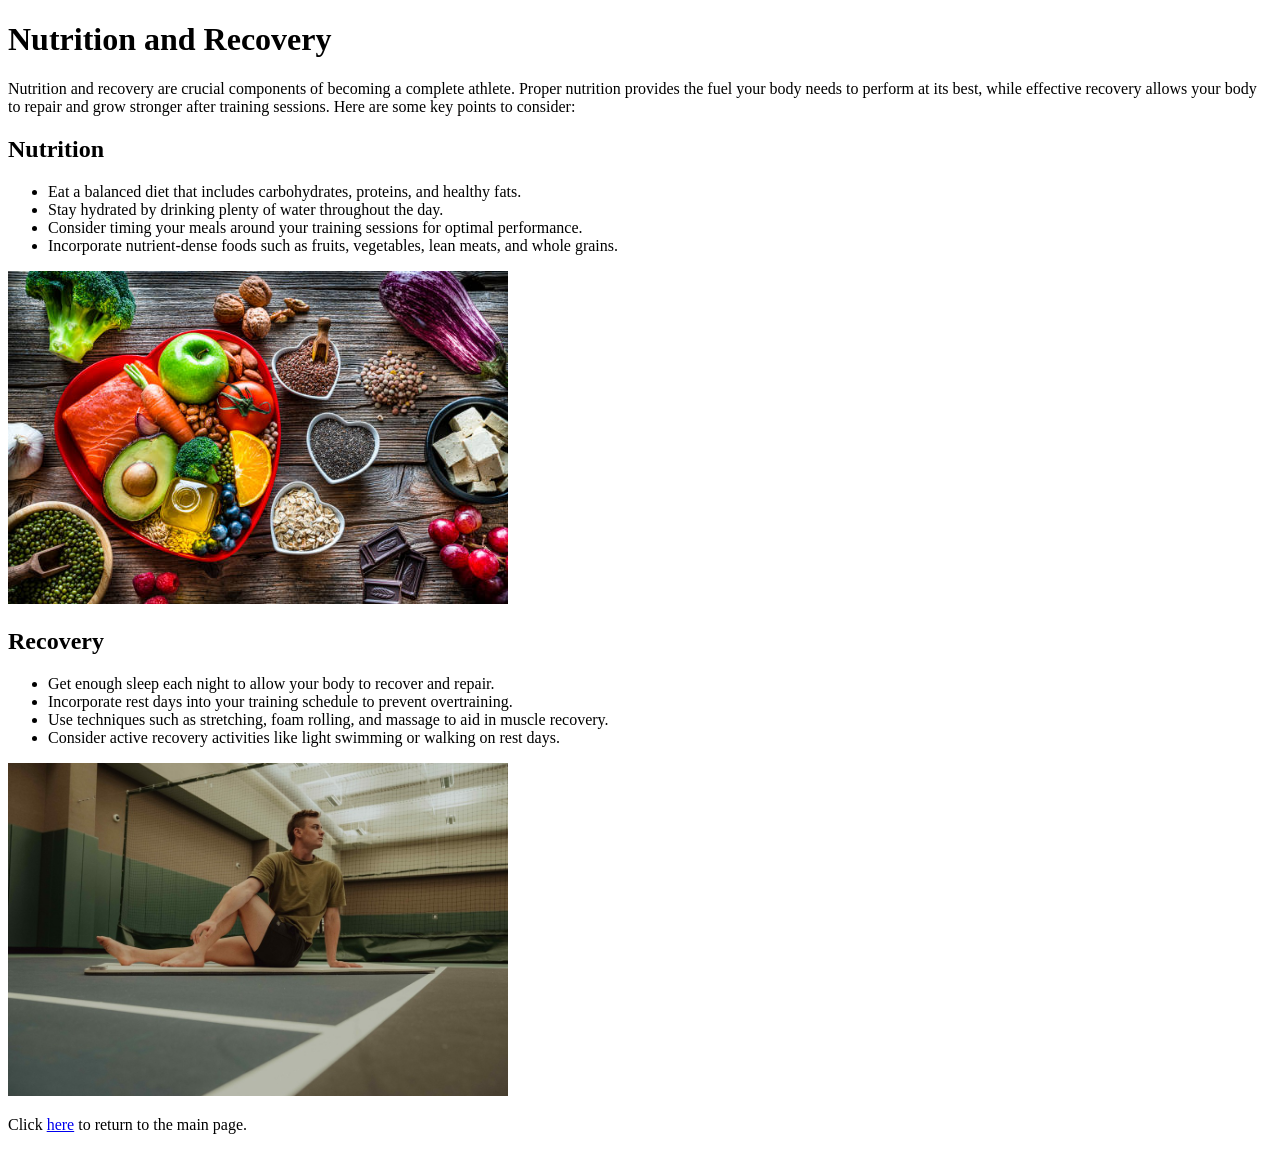
==== page 2.html @ d8834248 "Page 2 created and information about nutrition and recovery added" ====
<!DOCTYPE html>
<html lang="en">
<head>
    <meta charset="UTF-8">
    <meta name="viewport" content="width=device-width, initial-scale=1.0">
    <title>Document</title>
</head>
<body>
    <h1>Nutrition and Recovery</h1>
    <p>Nutrition and recovery are crucial components of becoming a complete athlete. Proper nutrition provides the fuel your body needs to perform at its best, while effective recovery allows your body to repair and grow stronger after training sessions. Here are some key points to consider:</p>

    <h2>Nutrition</h2>
    <ul>
        <li>Eat a balanced diet that includes carbohydrates, proteins, and healthy fats.</li>
        <li>Stay hydrated by drinking plenty of water throughout the day.</li>
        <li>Consider timing your meals around your training sessions for optimal performance.</li>
        <li>Incorporate nutrient-dense foods such as fruits, vegetables, lean meats, and whole grains.</li>
    </ul>

     <img src="./images/healthy_food.jpg" alt="Healthy Food" width="500">

    <h2>Recovery</h2>
    <ul>
        <li>Get enough sleep each night to allow your body to recover and repair.</li>
        <li>Incorporate rest days into your training schedule to prevent overtraining.</li>
        <li>Use techniques such as stretching, foam rolling, and massage to aid in muscle recovery.</li>
        <li>Consider active recovery activities like light swimming or walking on rest days.</li>
    </ul>
    
     <img src="./images/recovery.jpeg" alt="Athlete Recovery" width="500">


     <p>Click <a href = "index.html">here</a> to return to the main page.</p>

</body>
</html>
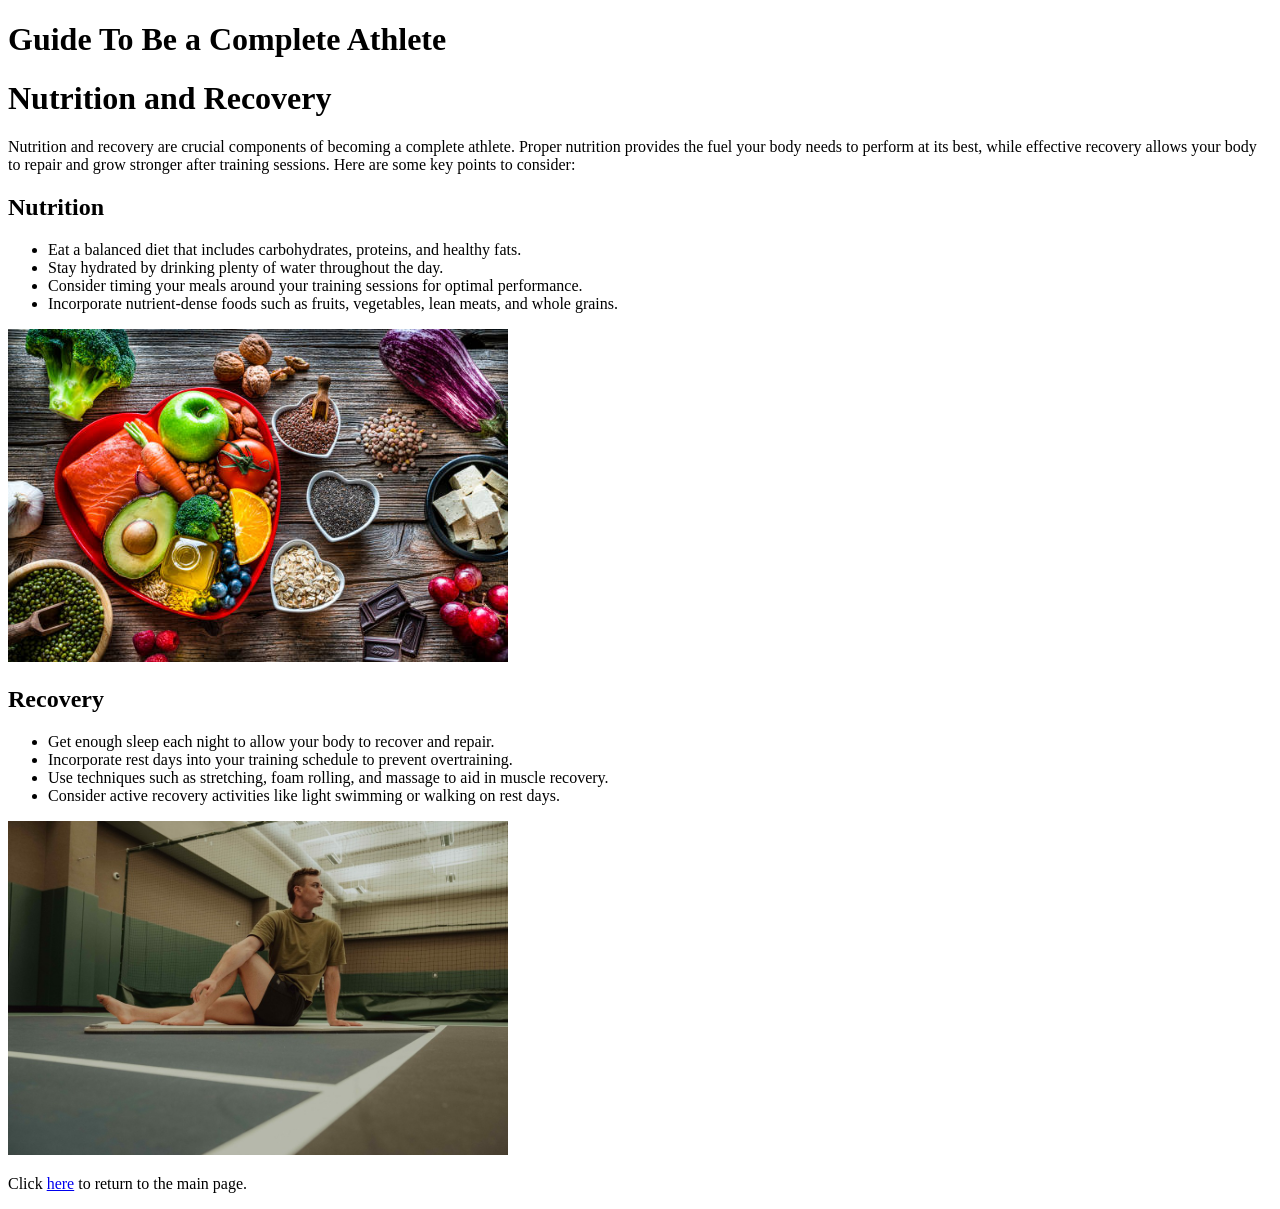
==== commit 2a988bac: "Added title and subheader tags" ====
--- a/page 2.html
+++ b/page 2.html
@@ -6,31 +6,46 @@
     <title>Document</title>
 </head>
 <body>
-    <h1>Nutrition and Recovery</h1>
+
+<header>
+    <h1 class="title">Guide To Be a Complete Athlete</h1>
+    <h1 class="subheader">Nutrition and Recovery</h1>
     <p>Nutrition and recovery are crucial components of becoming a complete athlete. Proper nutrition provides the fuel your body needs to perform at its best, while effective recovery allows your body to repair and grow stronger after training sessions. Here are some key points to consider:</p>
+</header>
 
-    <h2>Nutrition</h2>
-    <ul>
+<main>
+
+    <section>
+        <h2 class = "subheader">Nutrition</h2>
+     <ul>
         <li>Eat a balanced diet that includes carbohydrates, proteins, and healthy fats.</li>
         <li>Stay hydrated by drinking plenty of water throughout the day.</li>
         <li>Consider timing your meals around your training sessions for optimal performance.</li>
         <li>Incorporate nutrient-dense foods such as fruits, vegetables, lean meats, and whole grains.</li>
-    </ul>
+     </ul>
 
      <img src="./images/healthy_food.jpg" alt="Healthy Food" width="500">
+    </section>
 
-    <h2>Recovery</h2>
-    <ul>
+    <section>
+        <h2 class = "subheader">Recovery</h2>
+     <ul>
         <li>Get enough sleep each night to allow your body to recover and repair.</li>
         <li>Incorporate rest days into your training schedule to prevent overtraining.</li>
         <li>Use techniques such as stretching, foam rolling, and massage to aid in muscle recovery.</li>
         <li>Consider active recovery activities like light swimming or walking on rest days.</li>
-    </ul>
+     </ul>
     
      <img src="./images/recovery.jpeg" alt="Athlete Recovery" width="500">
+    </section>
+    
 
+</main>
 
-     <p>Click <a href = "index.html">here</a> to return to the main page.</p>
+<footer>
+    <p>Click <a href = "index.html">here</a> to return to the main page.</p>
+</footer>
+     
 
 </body>
 </html>
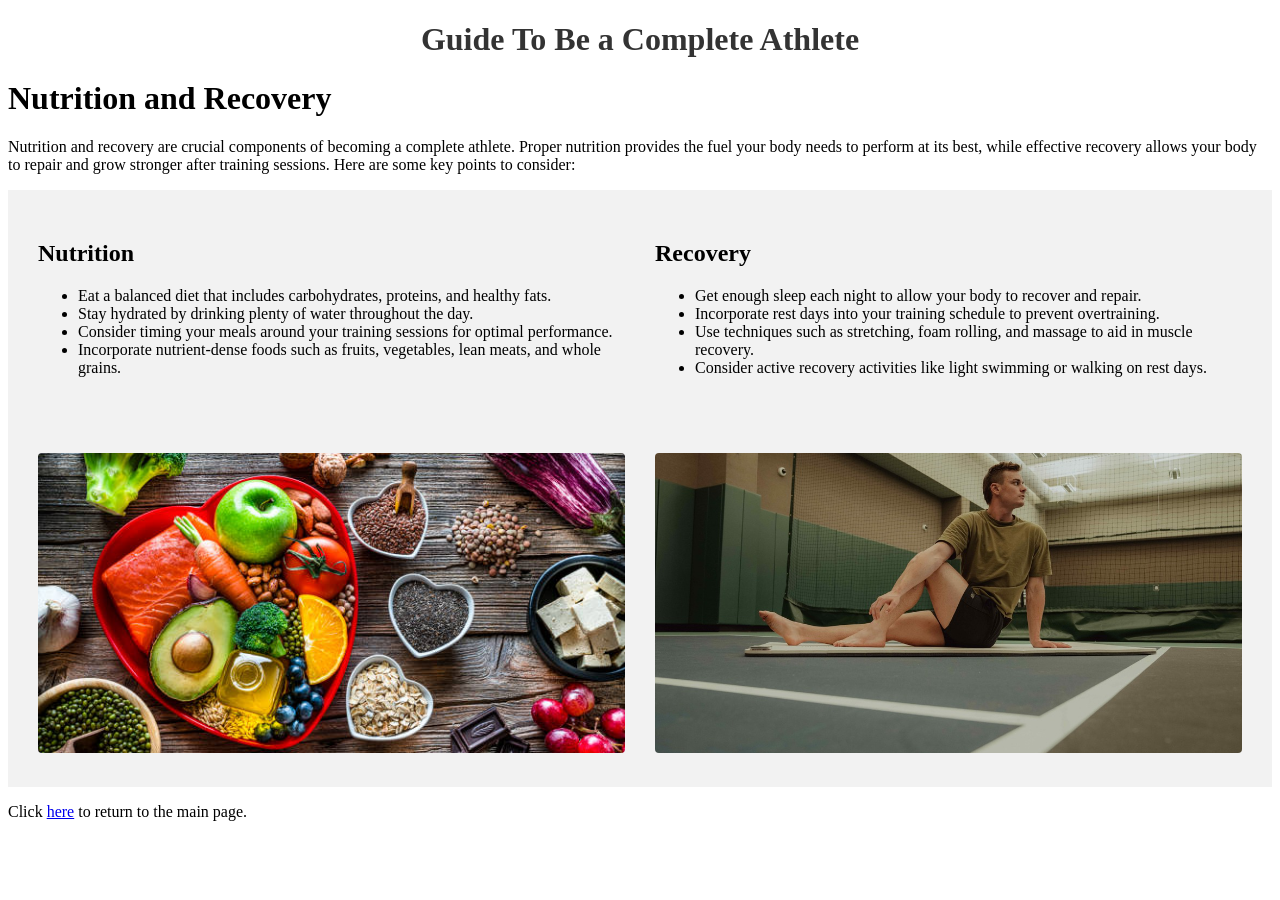
==== commit 82f1704a: "Added a flexbox for page 2" ====
--- a/page 2.html
+++ b/page 2.html
@@ -1,6 +1,7 @@
 <!DOCTYPE html>
 <html lang="en">
 <head>
+    <link rel="stylesheet" href ="./css/style.css" />
     <meta charset="UTF-8">
     <meta name="viewport" content="width=device-width, initial-scale=1.0">
     <title>Document</title>
@@ -16,28 +17,41 @@
 <main>
 
     <section>
-        <h2 class = "subheader">Nutrition</h2>
-     <ul>
-        <li>Eat a balanced diet that includes carbohydrates, proteins, and healthy fats.</li>
-        <li>Stay hydrated by drinking plenty of water throughout the day.</li>
-        <li>Consider timing your meals around your training sessions for optimal performance.</li>
-        <li>Incorporate nutrient-dense foods such as fruits, vegetables, lean meats, and whole grains.</li>
-     </ul>
+     <div class="flex-container">
+            <div class="flex-item">
+                <h2 class = "subheader">Nutrition</h2>
+                <ul>
+                    <li>Eat a balanced diet that includes carbohydrates, proteins, and healthy fats.</li>
+                    <li>Stay hydrated by drinking plenty of water throughout the day.</li>
+                    <li>Consider timing your meals around your training sessions for optimal performance.</li>
+                    <li>Incorporate nutrient-dense foods such as fruits, vegetables, lean meats, and whole grains.</li>
+                </ul>
+            </div>
+           
 
-     <img src="./images/healthy_food.jpg" alt="Healthy Food" width="500">
+            <div class="flex-item">
+                <h2 class = "subheader">Recovery</h2>
+                <ul>
+                    <li>Get enough sleep each night to allow your body to recover and repair.</li>
+                    <li>Incorporate rest days into your training schedule to prevent overtraining.</li>
+                    <li>Use techniques such as stretching, foam rolling, and massage to aid in muscle recovery.</li>
+                    <li>Consider active recovery activities like light swimming or walking on rest days.</li>
+                </ul>
+            </div>
+     </div>
+
+     <div class="flex-container">
+             <div class="flex-item">
+                <img src="./images/healthy_food.jpg" alt="Healthy Food">
+            </div>
+            <div class="flex-item">
+                 <img src="./images/recovery.jpeg" alt="Athlete Recovery">
+            </div>
+    </div>
+
     </section>
 
-    <section>
-        <h2 class = "subheader">Recovery</h2>
-     <ul>
-        <li>Get enough sleep each night to allow your body to recover and repair.</li>
-        <li>Incorporate rest days into your training schedule to prevent overtraining.</li>
-        <li>Use techniques such as stretching, foam rolling, and massage to aid in muscle recovery.</li>
-        <li>Consider active recovery activities like light swimming or walking on rest days.</li>
-     </ul>
     
-     <img src="./images/recovery.jpeg" alt="Athlete Recovery" width="500">
-    </section>
     
 
 </main>
--- a/css/style.css
+++ b/css/style.css
@@ -0,0 +1,30 @@
+.subheader{
+    font-weight: bold;
+}
+
+.flex-container {
+    display: flex;
+    justify-content: space-between;
+    gap: 30px;          /* clean spacing between items */
+    background-color: #f2f2f2;
+    padding: 30px;
+    
+}
+
+.flex-item {
+    flex: 1;   /* makes both images take equal space */
+}
+
+.title {
+    text-align: center;
+    color: #333;
+}
+
+
+  img {
+    width: 100%;
+    height: 300px;       /* same height for both */
+    object-fit: cover;   /* prevents stretching */
+    border-radius: 4px;
+}
+
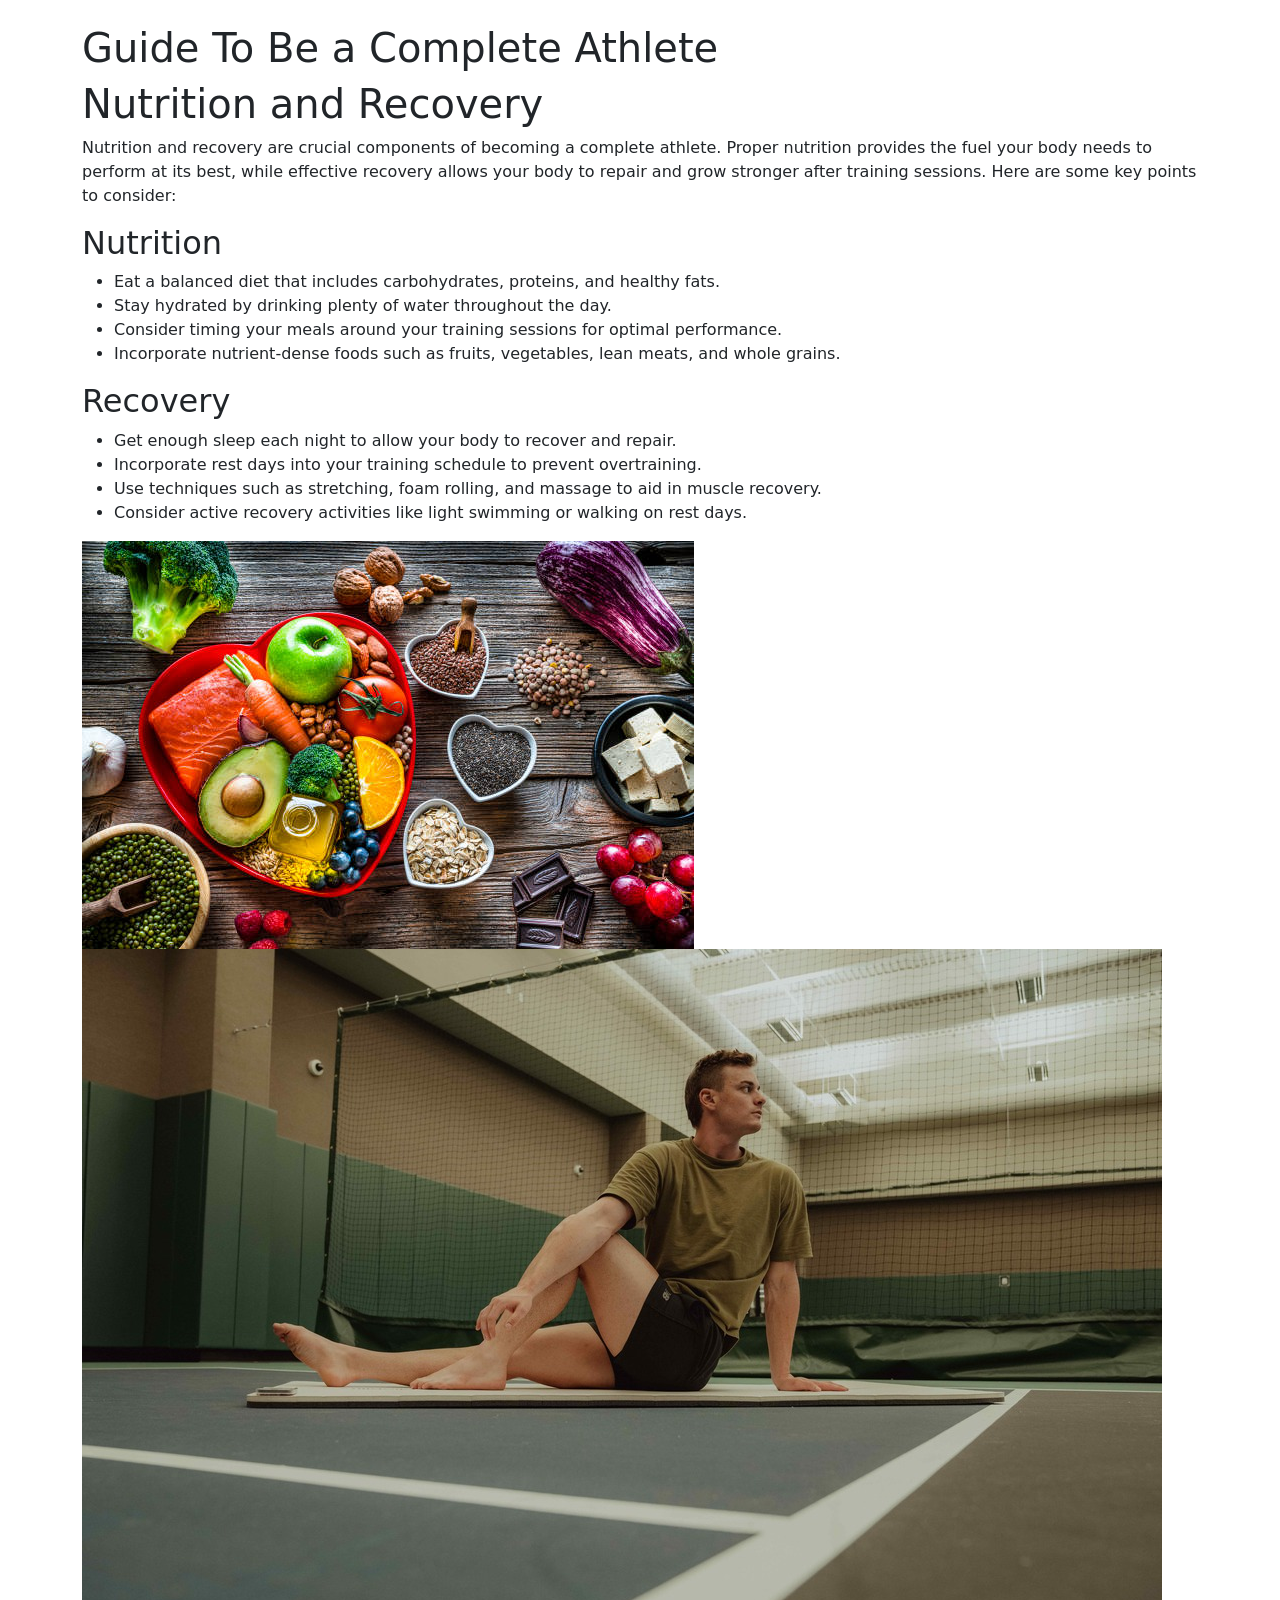
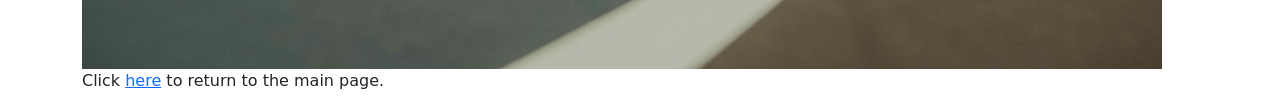
==== commit e5695379: "Added bootstrap to code" ====
--- a/page 2.html
+++ b/page 2.html
@@ -1,13 +1,22 @@
 <!DOCTYPE html>
 <html lang="en">
 <head>
-    <link rel="stylesheet" href ="./css/style.css" />
+    
     <meta charset="UTF-8">
     <meta name="viewport" content="width=device-width, initial-scale=1.0">
     <title>Document</title>
+
+     <!-- Link to the Bootstrap CSS file from a CDN -->
+     <link href="https://cdn.jsdelivr.net/npm/bootstrap@5.3.3/dist/css/bootstrap.min.css" rel="stylesheet" integrity="sha384-QWTKZyjpPEjISv5WaRU9OFeRpok6YctnYmDr5pNlyT2bRjXh0JMhjY6hW+ALEwIH" crossorigin="anonymous">
+
+      <!-- Link to the stylesheet called style.css -->
+    
+
 </head>
 <body>
-
+ <div class="container mt-4">
+    <!-- Your page content goes here -->
+  
 <header>
     <h1 class="title">Guide To Be a Complete Athlete</h1>
     <h1 class="subheader">Nutrition and Recovery</h1>
@@ -60,6 +69,7 @@
     <p>Click <a href = "index.html">here</a> to return to the main page.</p>
 </footer>
      
+ </div>
 
 </body>
 </html>
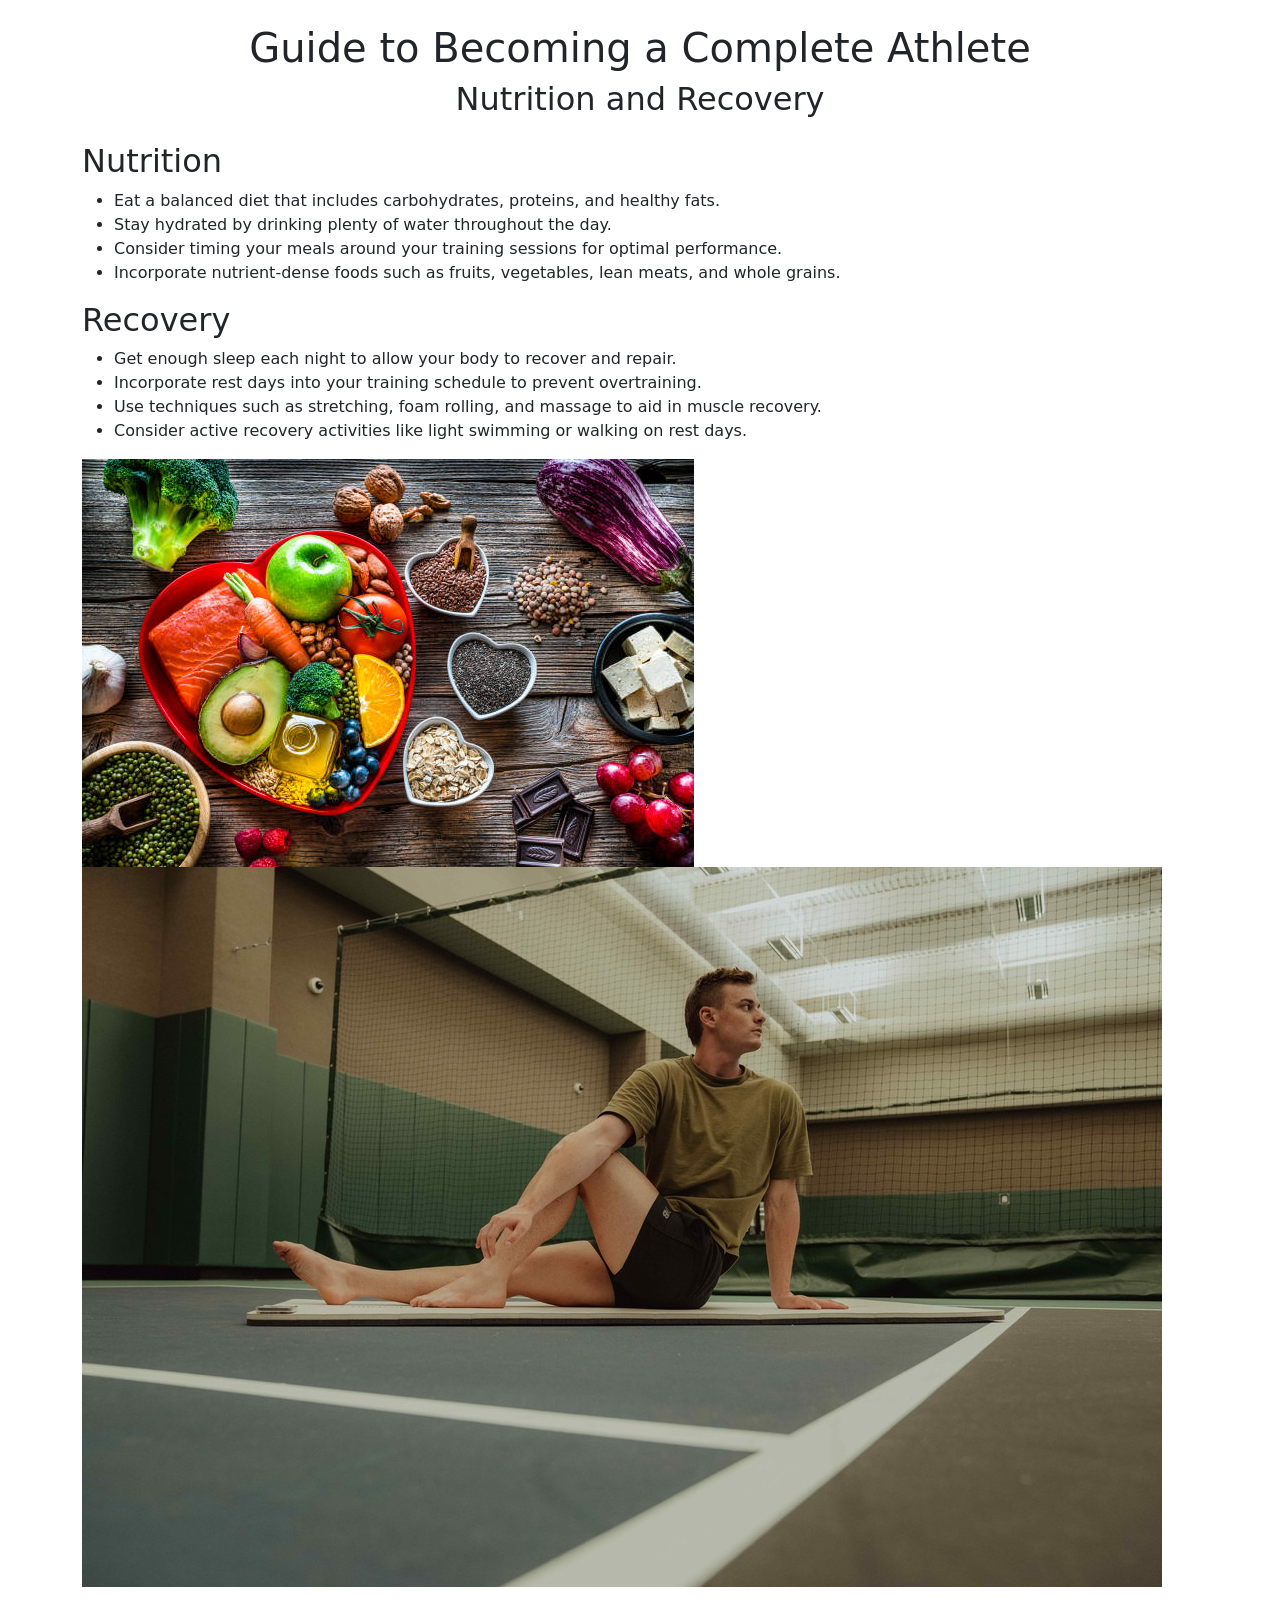
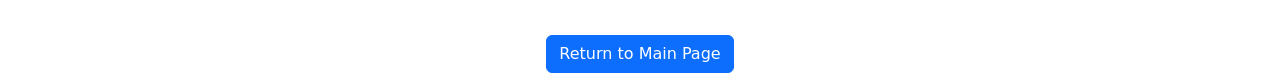
==== commit d7b24202: "Added bootstrap btns and headers in both pages" ====
--- a/page 2.html
+++ b/page 2.html
@@ -17,11 +17,12 @@
  <div class="container mt-4">
     <!-- Your page content goes here -->
   
-<header>
-    <h1 class="title">Guide To Be a Complete Athlete</h1>
-    <h1 class="subheader">Nutrition and Recovery</h1>
-    <p>Nutrition and recovery are crucial components of becoming a complete athlete. Proper nutrition provides the fuel your body needs to perform at its best, while effective recovery allows your body to repair and grow stronger after training sessions. Here are some key points to consider:</p>
+
+<header class="text-center mb-4">
+  <h1>Guide to Becoming a Complete Athlete</h1>
+  <h2 class="subheader">Nutrition and Recovery</h2>
 </header>
+
 
 <main>
 
@@ -65,10 +66,13 @@
 
 </main>
 
-<footer>
-    <p>Click <a href = "index.html">here</a> to return to the main page.</p>
+
+<footer class="mt-5">
+  <nav class="d-flex justify-content-center gap-4">
+    <a href="index.html" class="btn btn-primary">Return to Main Page</a>
+  </nav>
 </footer>
-     
+
  </div>
 
 </body>
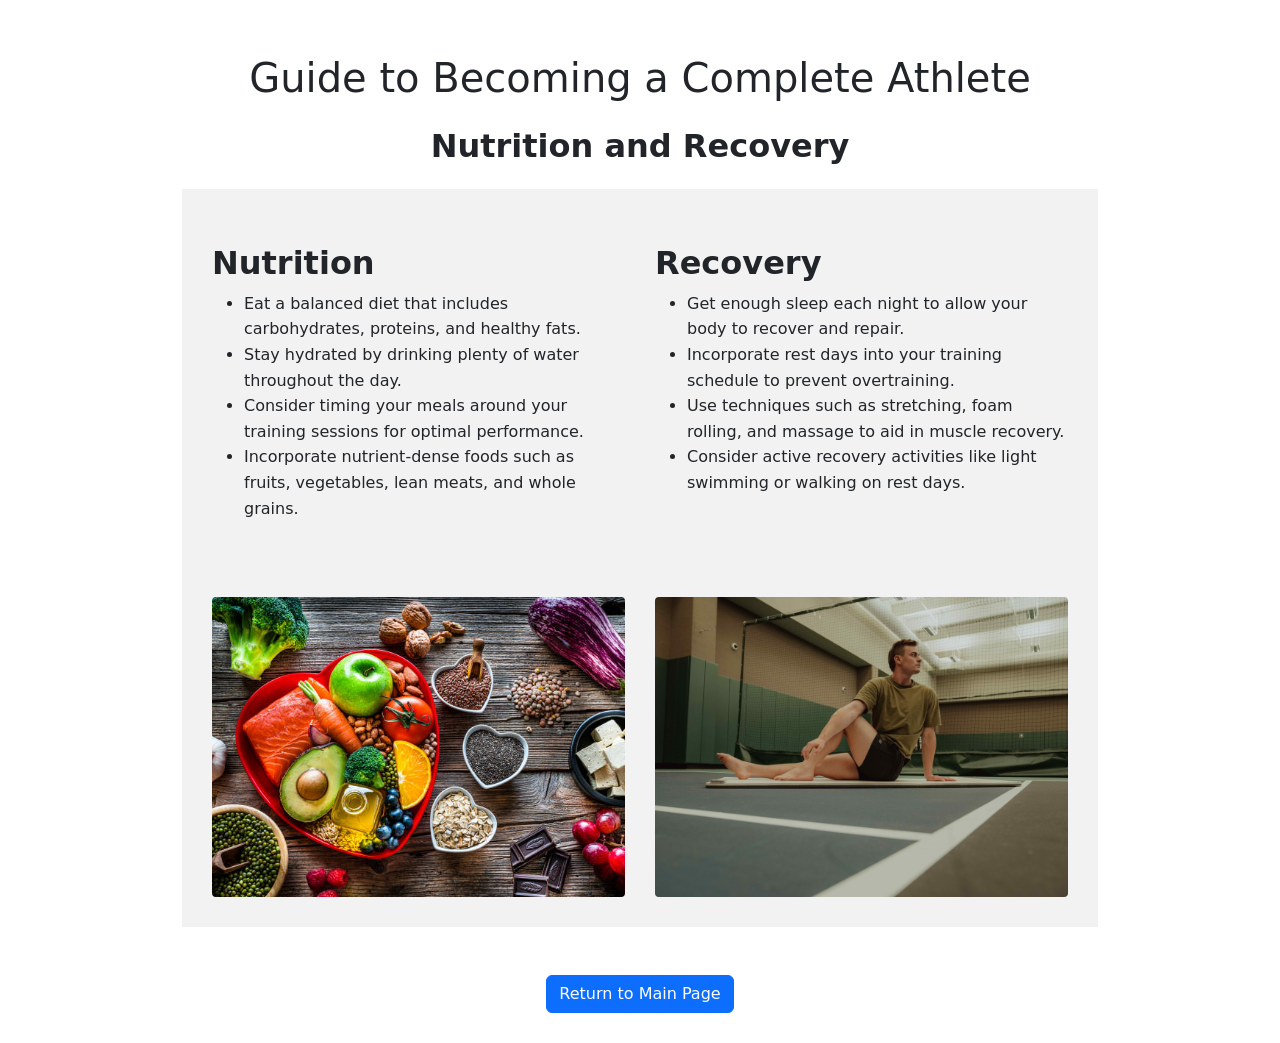
==== commit ea226489: "Added css back and deleted the code that bootstrap is doing" ====
--- a/page 2.html
+++ b/page 2.html
@@ -8,8 +8,9 @@
 
      <!-- Link to the Bootstrap CSS file from a CDN -->
      <link href="https://cdn.jsdelivr.net/npm/bootstrap@5.3.3/dist/css/bootstrap.min.css" rel="stylesheet" integrity="sha384-QWTKZyjpPEjISv5WaRU9OFeRpok6YctnYmDr5pNlyT2bRjXh0JMhjY6hW+ALEwIH" crossorigin="anonymous">
-
+     
       <!-- Link to the stylesheet called style.css -->
+     <link rel="stylesheet" href="./css/style.css">
     
 
 </head>
--- a/css/style.css
+++ b/css/style.css
@@ -0,0 +1,60 @@
+.subheader{
+    font-weight: bold;
+    margin-top: 25px;
+}
+/* Flexbox layout for the images on page 2 */
+.flex-container {
+    display: flex;
+    justify-content: space-between;
+    gap: 30px;          /* clean spacing between items */
+    background-color: #f2f2f2;
+    padding: 30px;
+    
+}
+
+.flex-item {
+    flex: 1;   /* makes both images take equal space */
+}
+
+.title {
+    text-align: center;
+    color: #333;
+}
+
+
+ /* Only style images inside the flex container (page2 images row) */
+ .flex-container img {
+    width: 100%;
+    height: 300px;       
+    object-fit: cover;   
+    border-radius: 4px;
+}
+
+
+/*Main page layout*/
+body {
+  max-width: 1000px;
+  margin: 0 auto;
+  padding: 30px;
+  line-height: 1.6;
+}
+
+
+/* Hero image on index page */
+.hero-img {
+  display: block;
+  width: 100%;
+  max-width: 900px;     
+  height: 320px;       
+  object-fit: cover;    
+  margin: 25px auto;
+  border-radius: 10px;
+}
+
+
+
+@media (max-width: 600px) {
+  body {
+    font-size: 16px;
+  }
+}
